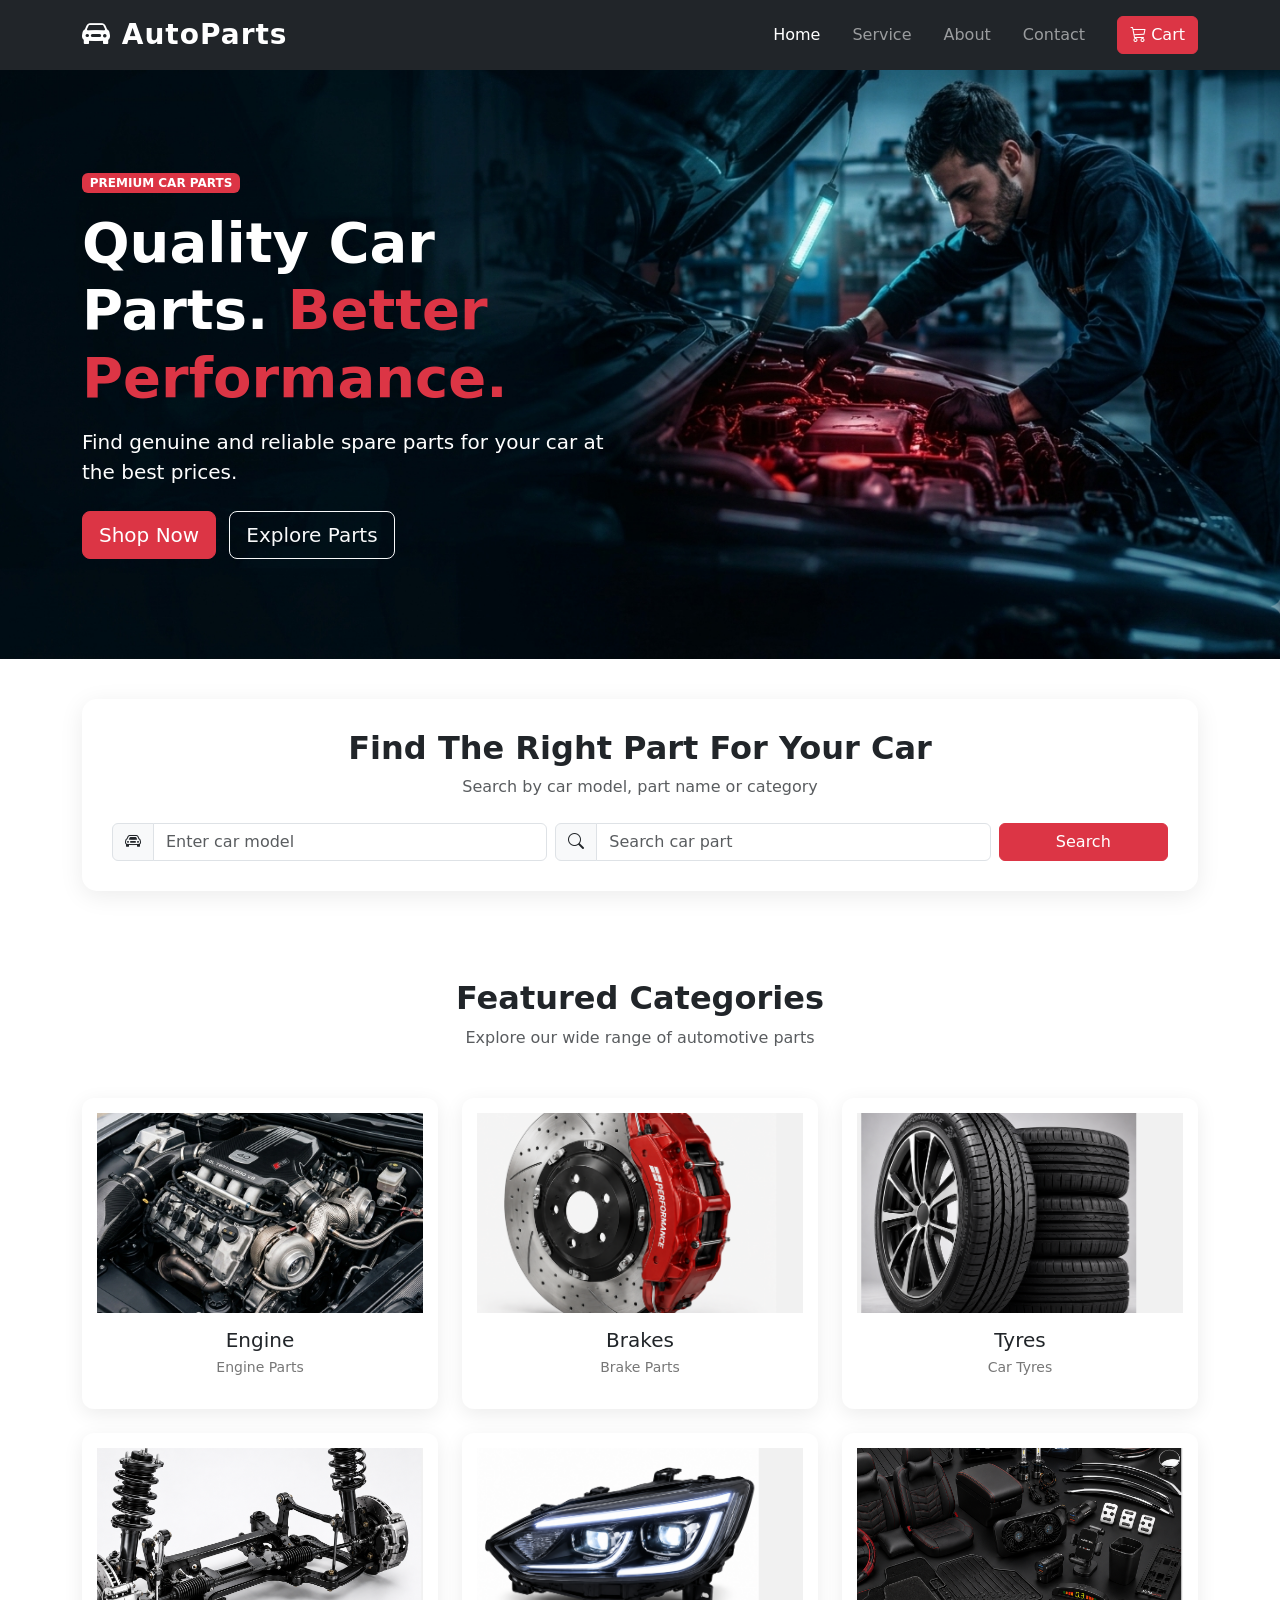
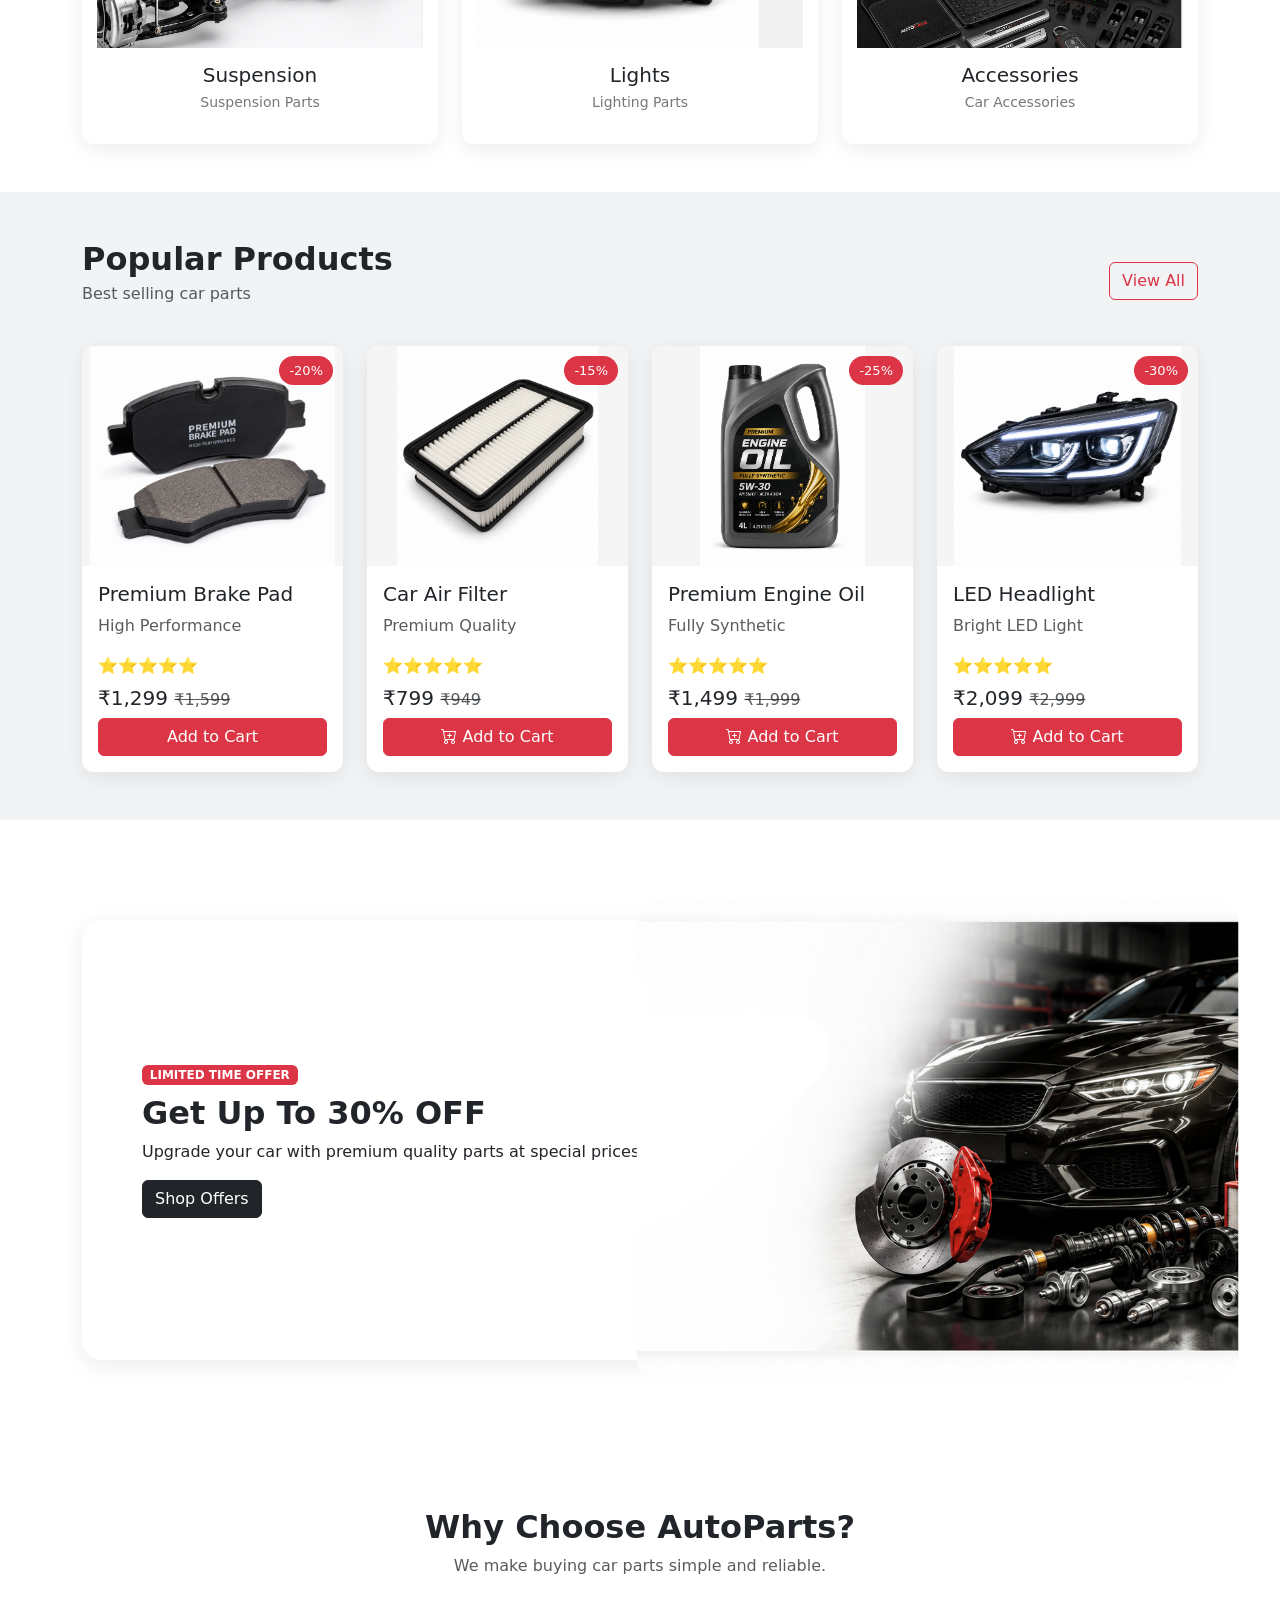
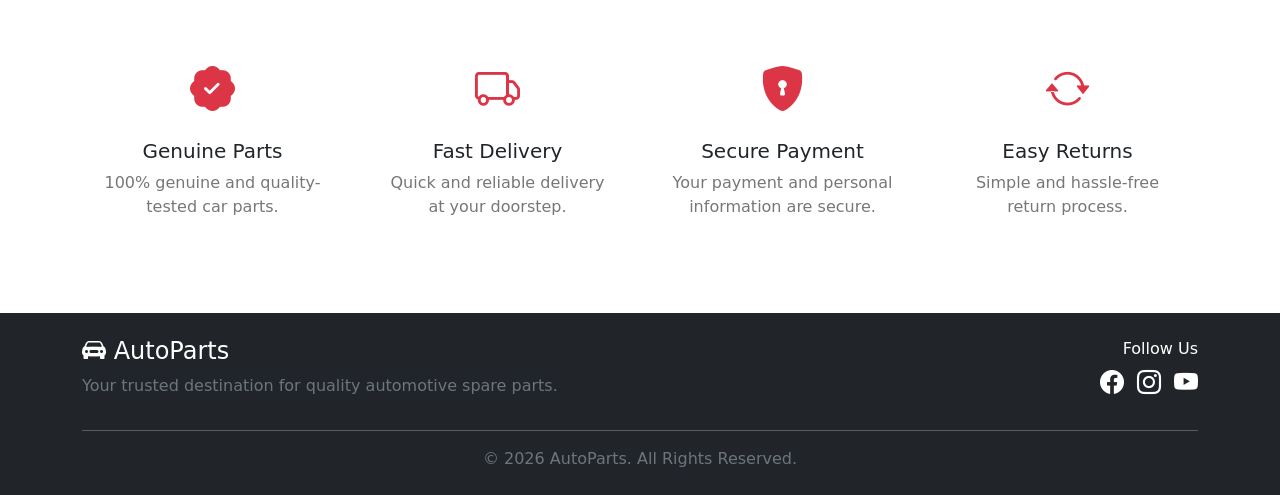
==== index.html @ 33281806 "Add Car Care World website" ====
<!DOCTYPE html>
<html lang="en">
<head>
    <meta charset="UTF-8">
    <meta name="viewport" content="width=device-width, initial-scale=1.0">
    <title>CarCareWorld</title>
    <link rel="stylesheet" href="style.css">
    
    <!-- Bootstrap CSS -->
    <link href="https://cdn.jsdelivr.net/npm/bootstrap@5.3.3/dist/css/bootstrap.min.css" rel="stylesheet">

    <!-- Bootstrap Icons -->
    <link rel="stylesheet" href="https://cdn.jsdelivr.net/npm/bootstrap-icons@1.11.3/font/bootstrap-icons.min.css">

</head>
<body>

<nav class="navbar navbar-expand-lg navbar-dark bg-dark sticky-top">
    <div class="container">

        <a class="navbar-brand fw-bold fs-3" href="#">
            <i class="bi bi-car-front-fill"></i> AutoParts
        </a>

        <button class="navbar-toggler" type="button"
                data-bs-toggle="collapse"
                data-bs-target="#navbarNav">
            <span class="navbar-toggler-icon"></span>
        </button>

        <div class="collapse navbar-collapse" id="navbarNav">

            <ul class="navbar-nav ms-auto">

                <li class="nav-item">
                    <a class="nav-link active" href="./index.html">Home</a>
                </li>

            
                <li class="nav-item">
                    <a class="nav-link" href="./service.html">Service</a>
                </li>

                <li class="nav-item">
                    <a class="nav-link" href="./about.html">About</a>
                </li>

                <li class="nav-item">
                    <a class="nav-link" href="./contact.html">Contact</a>
                </li>

            </ul>

            <button class="btn btn-danger ms-lg-3">
                <i class="bi bi-cart3"></i> Cart
            </button>

        </div>
    </div>
</nav>


<!-- ================= HERO SECTION ================= -->


<section class="hero">
    

    <div class="container">

        <div class="row align-items-center">

            <div class="col-lg-6">

                <span class="badge bg-danger mb-3">
                    PREMIUM CAR PARTS
                </span>

                <h1 class="display-4 fw-bold">
                    Quality Car Parts.
                    <span class="text-danger">Better Performance.</span>
                </h1>

                <p class="lead mt-3">
                    Find genuine and reliable spare parts for your car
                    at the best prices.
                </p>

                <div class="mt-4">

                    <a href="#" class="btn btn-danger btn-lg me-2">
                        Shop Now
                    </a>

                    <a href="#" class="btn btn-outline-light btn-lg">
                        Explore Parts
                    </a>

                </div>

            </div>
                </div>

            </div>

        </div>

    </div>

</section>



<!-- ================= SEARCH SECTION ================= -->

<section class="search-section">

    <div class="container">

        <div class="search-box">

            <h2 class="text-center fw-bold">
                Find The Right Part For Your Car
            </h2>

            <p class="text-center text-muted">
                Search by car model, part name or category
            </p>


            <div class="row g-2 mt-3">

                <div class="col-md-5">

                    <div class="input-group">

                        <span class="input-group-text">
                            <i class="bi bi-car-front"></i>
                        </span>

                        <input type="text"
                               class="form-control"
                               placeholder="Enter car model">

                    </div>

                </div>


                <div class="col-md-5">

                    <div class="input-group">

                        <span class="input-group-text">
                            <i class="bi bi-search"></i>
                        </span>

                        <input type="text"
                               class="form-control"
                               placeholder="Search car part">

                    </div>

                </div>


                <div class="col-md-2">

                    <button class="btn btn-danger w-100 h-100">
                        Search
                    </button>

                </div>

            </div>

        </div>

    </div>

</section>



<!-- ================= CATEGORIES ================= -->

<section class="categories py-5">

    <div class="container">

        <div class="text-center mb-5">

            <h2 class="fw-bold">
                Featured Categories
            </h2>

            <p class="text-muted">
                Explore our wide range of automotive parts
            </p>

        </div>


        <div class="row g-4">


            <!-- ENGINE -->

            <div class="col-md-2 col-lg-4">

                <div class="category-card">

                    <!--car-engine- IMAGE SPACE -->

                    <div class="category-image">

                        <img src="engine.png"
                             alt="Engine Parts">

                    </div>

                    <h5>Engine</h5>

                    <p>Engine Parts</p>

                </div>

            </div>



            <!-- BRAKES -->

            <div class="col-md-2 col-lg-4">

                <div class="category-card">

                    <div class="category-image">

                        <img src="brake.png"
                             alt="Brake Parts">

                        <i class="bi bi-image"></i>

                    </div>

                    <h5>Brakes</h5>

                    <p>Brake Parts</p>

                </div>

            </div>



            <!-- TYRES -->

            <div class="col-md-2 col-lg-4">

                <div class="category-card">

                    <div class="category-image">

                        <img src="tyres.png"
                             alt="Car Tyres">

                        <i class="bi bi-image"></i>

                    </div>

                    <h5>Tyres</h5>

                    <p>Car Tyres</p>

                </div>

            </div>



            <!-- SUSPENSION -->

            <div class="col-md-2 col-lg-4">

                <div class="category-card">

                    <div class="category-image">

                        <img src="suspension.png"
                             alt="Suspension Parts">

                        <i class="bi bi-image"></i>

                    </div>

                    <h5>Suspension</h5>

                    <p>Suspension Parts</p>

                </div>

            </div>



            <!-- LIGHTS -->

            <div class="col-md-2 col-lg-4">

                <div class="category-card">

                    <div class="category-image">

                        <img src="light.png"
                             alt="Car Lights">

                        <i class="bi bi-image"></i>

                    </div>

                    <h5>Lights</h5>

                    <p>Lighting Parts</p>

                </div>

            </div>



            <!-- ACCESSORIES -->

            <div class="col-md-2 col-lg-4">

                <div class="category-card">

                    <div class="category-image">

                        <img src="accessories.png"
                             alt="Car Accessories">

                        <i class="bi bi-image"></i>

                    </div>

                    <h5>Accessories</h5>

                    <p>Car Accessories</p>

                </div>

            </div>

        </div>

    </div>

</section>



<!-- ================= POPULAR PRODUCTS ================= -->

<section class="products-section py-5">

    <div class="container">

        <div class="d-flex justify-content-between align-items-center mb-4">

            <div>

                <h2 class="fw-bold mb-1">
                    Popular Products
                </h2>

                <p class="text-muted">
                    Best selling car parts
                </p>

            </div>

            <a href="#" class="btn btn-outline-danger">
                View All
            </a>

        </div>


        <div class="row g-4">


            <!-- PRODUCT 1 -->

            <div class="col-md-6 col-lg-3">

                <div class="product-card">

                    <div class="product-image">

                        <img src="brake pad.png"
                             alt="Brake Pad">

                        <span class="offer-badge">
                            -20%
                        </span>

                        <div class="product-placeholder">
                            
                            
                        </div>

                    </div>

                    <div class="p-3">

                        <h5>Premium Brake Pad</h5>

                        <p class="text-muted">
                            High Performance
                        </p>

                        <div class="mb-2">
                            ⭐⭐⭐⭐⭐
                        </div>

                        <h5>
                            ₹1,299
                            <del class="text-muted fs-6">
                                ₹1,599
                            </del>
                        </h5>

                        <button class="btn btn-danger w-100">
                            Add to Cart
                            
                        </button>

                    </div>

                </div>

            </div>



            <!-- PRODUCT 2 -->

            <div class="col-md-6 col-lg-3">

                <div class="product-card">

                    <div class="product-image">

                        <img src="filter.png"
                             alt="Air Filter">

                        <span class="offer-badge">
                            -15%
                        </span>

                        <div class="product-placeholder">
                            
                        </div>

                    </div>

                    <div class="p-3">

                        <h5>Car Air Filter</h5>

                        <p class="text-muted">
                            Premium Quality
                        </p>

                        <div class="mb-2">
                            ⭐⭐⭐⭐⭐
                        </div>

                        <h5>
                            ₹799
                            <del class="text-muted fs-6">
                                ₹949
                            </del>
                        </h5>

                        <button class="btn btn-danger w-100">
                            <i class="bi bi-cart-plus"></i>
                            Add to Cart
                        </button>

                    </div>

                </div>

            </div>



            <!-- PRODUCT 3 -->

            <div class="col-md-6 col-lg-3">

                <div class="product-card">

                    <div class="product-image">

                        <img src="oil.png"
                             alt="Engine Oil">

                        <span class="offer-badge">
                            -25%
                        </span>

                        <div class="product-placeholder">
                           
                        </div>

                    </div>

                    <div class="p-3">

                        <h5>Premium Engine Oil</h5>

                        <p class="text-muted">
                            Fully Synthetic
                        </p>

                        <div class="mb-2">
                            ⭐⭐⭐⭐⭐
                        </div>

                        <h5>
                            ₹1,499
                            <del class="text-muted fs-6">
                                ₹1,999
                            </del>
                        </h5>

                        <button class="btn btn-danger w-100">
                            <i class="bi bi-cart-plus"></i>
                            Add to Cart
                        </button>

                    </div>

                </div>

            </div>



            <!-- PRODUCT 4 -->

            <div class="col-md-6 col-lg-3">

                <div class="product-card">

                    <div class="product-image">

                        <img src="light.png"
                             alt="LED Headlight">

                        <span class="offer-badge">
                            -30%
                        </span>

                        <div class="product-placeholder">
                            
                        </div>

                    </div>

                    <div class="p-3">

                        <h5>LED Headlight</h5>

                        <p class="text-muted">
                            Bright LED Light
                        </p>

                        <div class="mb-2">
                            ⭐⭐⭐⭐⭐
                        </div>

                        <h5>
                            ₹2,099
                            <del class="text-muted fs-6">
                                ₹2,999
                            </del>
                        </h5>

                        <button class="btn btn-danger w-100">
                            <i class="bi bi-cart-plus"></i>
                            Add to Cart
                        </button>

                    </div>

                </div>

            </div>

        </div>

    </div>

</section>



<!-- ================= OFFER BANNER ================= -->

<section class="offer-section">

    <div class="container">

        <div class="offer-banner">

            <div class="row align-items-center">

                <div class="col-md-7">

                    <span class="badge bg-danger">
                        LIMITED TIME OFFER
                    </span>

                    <h2 class="fw-bold mt-2">
                        Get Up To 30% OFF
                    </h2>

                    <p>
                        Upgrade your car with premium quality parts
                        at special prices.
                    </p>

                    <button class="btn btn-dark">
                        Shop Offers
                    </button>

                </div>


                <!-- OFFER IMAGE SPACE -->

                <div class="col-md-5 text-center">

                    <div class="offer-image">

                        <img src="offer-2.png"
                             alt="Offer Car Image">

                        <div class="image-placeholder">
                            
                        </div>

                    </div>

                </div>

            </div>

        </div>

    </div>

</section>



<!-- ================= TRUST BADGES ================= -->

<section class="trust-section py-5">

    <div class="container">

        <div class="text-center mb-5">

            <h2 class="fw-bold">
                Why Choose AutoParts?
            </h2>

            <p class="text-muted">
                We make buying car parts simple and reliable.
            </p>

        </div>


        <div class="row g-4">


            <div class="col-md-6 col-lg-3">

                <div class="trust-card">

                    <i class="bi bi-patch-check-fill"></i>

                    <h5>
                        Genuine Parts
                    </h5>

                    <p>
                        100% genuine and quality-tested car parts.
                    </p>

                </div>

            </div>



            <div class="col-md-6 col-lg-3">

                <div class="trust-card">

                    <i class="bi bi-truck"></i>

                    <h5>
                        Fast Delivery
                    </h5>

                    <p>
                        Quick and reliable delivery at your doorstep.
                    </p>

                </div>

            </div>



            <div class="col-md-6 col-lg-3">

                <div class="trust-card">

                    <i class="bi bi-shield-lock-fill"></i>

                    <h5>
                        Secure Payment
                    </h5>

                    <p>
                        Your payment and personal information are secure.
                    </p>

                </div>

            </div>



            <div class="col-md-6 col-lg-3">

                <div class="trust-card">

                    <i class="bi bi-arrow-repeat"></i>

                    <h5>
                        Easy Returns
                    </h5>

                    <p>
                        Simple and hassle-free return process.
                    </p>

                </div>

            </div>

        </div>

    </div>

</section>



<!-- ================= FOOTER ================= -->

<footer class="bg-dark text-white py-4">

    <div class="container">

        <div class="row">

            <div class="col-md-6">

                <h4>
                    <i class="bi bi-car-front-fill"></i>
                    AutoParts
                </h4>

                <p class="text-secondary">
                    Your trusted destination for quality
                    automotive spare parts.
                </p>

            </div>


            <div class="col-md-6 text-md-end">

                <p class="mb-1">
                    Follow Us
                </p>

                <i class="bi bi-facebook fs-4 me-2"></i>
                <i class="bi bi-instagram fs-4 me-2"></i>
                <i class="bi bi-youtube fs-4"></i>

            </div>

        </div>

        <hr>

        <p class="text-center text-secondary mb-0">
            © 2026 AutoParts. All Rights Reserved.
        </p>

    </div>

</footer>



<!-- Bootstrap JS -->

<script src="https://cdn.jsdelivr.net/npm/bootstrap@5.3.3/dist/js/bootstrap.bundle.min.js"></script>

</body>
</html>

    <script src="app.js"></script>
</body>  
</html>
---- style.css ----
* {
    margin: 0;
    padding: 0;
    box-sizing: border-box;
}

.navbar {
    height: 70px;
    background-color: #02263b;
    display: flex;
    align-items: center;
    justify-content: space-between;
    padding: 0 50px;
}

.logo {
    color: white;
    font-size: 25px;
    font-weight: bold;
}

.nav-links {
    display: flex;
    list-style: none;
    gap: 30px;
}

.nav-links a {
    color: white;
    text-decoration: none;
    font-size: 18px;
}

.nav-links a:hover {
    color: #00bcd4;
}
/* ================= GENERAL ================= */

body {
    margin: 0;
    font-family: Arial, sans-serif;
    background: #f8f9fa;
}

html {
    scroll-behavior: smooth;
}


/* ================= NAVBAR ================= */

.navbar {
    padding: 15px 0;
}

.navbar-brand {
    letter-spacing: 1px;
}

.nav-link {
    margin: 0 8px;
    transition: 0.3s;
}

.nav-link:hover {
    color: #dc3545 !important;
}


/* ================= HERO ================= */
.hero {
    background: #111;
    color: white;
    
    min-height: 550px;

    display: flex;
    align-items: center;
}

.hero h1 {
    line-height: 1.2;
}

.hero-image {
    height: 350px;
    border: 2px dashed #777;
    border-radius: 15px;

    display: flex;
    align-items: center;
    justify-content: center;

    overflow: hidden;
}

.hero-image img {
    width: 100%;
    height: 100%;
    object-fit: contain;
}

.image-placeholder {
    text-align: center;
    color: #aaa;
    position: absolute;
}

.image-placeholder i {
    font-size: 50px;
}


/* ================= SEARCH ================= */

.search-section {
    background: white;
    padding: 40px 0;
}

.search-box {
    padding: 30px;
    border-radius: 15px;
    box-shadow: 0 5px 25px rgba(0,0,0,0.08);
}


/* ================= CATEGORY ================= */

.category-card {
    background: white;
    border-radius: 12px;
    overflow: hidden;

    box-shadow: 0 5px 20px rgba(0,0,0,0.08);

    transition: 0.3s;
}

.category-card:hover {
    transform: translateY(-8px);
}

.category-card h5 {
    margin-top: 15px;
    margin-bottom: 5px;
}

.category-card p {
    font-size: 14px;
}

.category-image {
    height: 200px;
    background: #f5f5f5;

    position: relative;

    display: flex;
    align-items: center;
    justify-content: center;

    overflow: hidden;
}

.category-image img {
    width: 100%;
    height: 100%;
    object-fit: cover;
    object-position: center;
    transform: scale(2.5);

}

.category-image i {
    display: block;
    font-size: 45px;
}


/* ================= PRODUCTS ================= */

.products-section {
    background: #f1f3f5;
}

.product-card {
    background: white;
    border-radius: 12px;
    overflow: hidden;

    box-shadow: 0 5px 20px rgba(0,0,0,0.08);

    transition: 0.3s;
}

.product-card:hover {
    transform: translateY(-7px);
}

.product-image {
    height: 220px;
    background: #f5f5f5;

    position: relative;

    display: flex;
    align-items: center;
    justify-content: center;

    overflow: hidden;
}

.product-image img {
    width: 100%;
    height: 100%;
    object-fit: contain;
}

.product-placeholder {
    position: absolute;

    text-align: center;

    color: white;
}

.product-placeholder i {
    display: block;
    font-size: 45px;
}

.offer-badge {
    position: absolute;
    top: 10px;
    right: 10px;

    background: #dc3545;
    color: white;

    padding: 5px 10px;

    border-radius: 20px;

    font-size: 13px;
}


/* ================= OFFER ================= */

.offer-section {
    padding: 100px 0;
}

.offer-banner {
    background: #fff;

    padding: 60px;
    height: 100%;
    border-radius: 20px;

    box-shadow: 0 5px 25px rgba(0,0,0,0.08);
}

.offer-image {
    height: 320px;
    border-radius: 15px;
    display: flex;
    align-items: center;
    justify-content: center;
    transform: scale(1.5);
    overflow: hidden;

}

.offer-image img {


    width: 100%;
    height: 100%;
    object-fit: cover;
    object-position: center;
    transform: scale(1.25);
    display: block;

}


/* ================= TRUST ================= */

.trust-section {
    background: white;
}

.trust-card {
    text-align: center;
    padding: 30px 20px;

    border-radius: 15px;

    transition: 0.3s;
}

.trust-card:hover {
    background: #f8f9fa;
    transform: translateY(-5px);
}

.trust-card i {
    font-size: 45px;
    color: #dc3545;
}

.trust-card h5 {
    margin-top: 15px;
}

.trust-card p {
    color: #777;
}


/* ================= FOOTER ================= */

footer {
    margin-top: 0;
}


/* ================= MOBILE ================= */

@media (max-width: 768px) {

    .hero {
        padding: 50px 0;
        text-align: center;
    }

    .hero h1 {
        font-size: 38px;
    }

    .hero-image {
        margin-top: 30px;
        height: 280px;
    }

    .offer-banner {
        padding: 30px 20px;
    }

}








/* ================= GENERAL ================= */

body {
    margin: 0;
    font-family: Arial, sans-serif;
    background: #f8f9fa;
}

html {
    scroll-behavior: smooth;
}


/* ================= NAVBAR ================= */

.navbar {
    padding: 15px 0;
}

.navbar-brand {
    letter-spacing: 1px;
}

.nav-link {
    margin: 0 8px;
    transition: 0.3s;
}

.nav-link:hover {
    color: #dc3545 !important;
}


/* ================= HOME HERO ================= */

.hero {
    background:white;
    background-image: url('banner.png');
    color: white;
    padding: 100px 0;
    background-size: cover;
    background-position: center;
}

.hero h1 {
    line-height: 1.2;
}

.hero-image {
    height: 350px;
    border: 2px dashed #777;
    border-radius: 15px;
    overflow: hidden;
    display: flex;
    align-items: center;
    justify-content: center;
}

.hero-image img {
    width: 100%;
    height: 100%;
    object-fit: contain;
}


/* ================= SEARCH ================= */

.search-section {
    background: white;
    padding: 40px 0;
}

.search-box {
    padding: 30px;
    border-radius: 15px;
    box-shadow: 0 5px 25px rgba(0,0,0,0.08);
}


/* ================= CATEGORIES ================= */

.category-card {
    background: white;
    padding: 15px;
    text-align: center;
    border-radius: 12px;
    box-shadow: 0 5px 20px rgba(0,0,0,0.08);
    transition: 0.3s;
}

.category-card:hover {
    transform: translateY(-8px);
}

.category-card img {
    width: 100%;
    height: 110px;
    object-fit: contain;
    border-radius: 10px;
    background: #f1f1f1;
}

.category-card h5 {
    margin-top: 15px;
}

.category-card p {
    color: #777;
    font-size: 14px;
}


/* ================= PRODUCTS ================= */

.products-section {
    background: #f1f3f5;
}

.product-card {
    background: white;
    border-radius: 12px;
    overflow: hidden;
    box-shadow: 0 5px 20px rgba(0,0,0,0.08);
    transition: 0.3s;
}

.product-card:hover {
    transform: translateY(-7px);
}

.product-image {
    height: 220px;
    background: #f5f5f5;
    position: relative;
    display: flex;
    align-items: center;
    justify-content: center;
}

.product-image img {
    width: 100%;
    height: 100%;
    object-fit: contain;
}

.offer-badge {
    position: absolute;
    top: 10px;
    right: 10px;
    background: #dc3545;
    color: white;
    padding: 5px 10px;
    border-radius: 20px;
}


/* ================= TRUST ================= */

.trust-section {
    background: white;
}

.trust-card {
    text-align: center;
    padding: 30px 20px;
    border-radius: 15px;
    transition: 0.3s;
}

.trust-card:hover {
    background: #f8f9fa;
    transform: translateY(-5px);
}

.trust-card i {
    font-size: 45px;
    color: #dc3545;
}

.trust-card h5 {
    margin-top: 15px;
}

.trust-card p {
    color: #777;
}


/* ================= SERVICE ================= */

.service-hero {
    background: #111;
    color: white;
    padding: 80px 0;
}

.service-image {
    height: 350px;
    border-radius: 15px;
    overflow: hidden;
}

.service-image img {
    width: 100%;
    height: 100%;
    object-fit: contain;
}

.package-card {
    background: white;
    padding: 35px 25px;
    border-radius: 15px;
    height: 100%;
    box-shadow: 0 5px 25px rgba(0,0,0,0.08);
    transition: 0.3s;
}

.package-card:hover {
    transform: translateY(-8px);
}

.package-card.popular {
    border: 2px solid #dc3545;
}

.package-icon {
    font-size: 40px;
    color: #dc3545;
    margin-bottom: 20px;
}

.popular-badge {
    background: #dc3545;
    color: white;
    padding: 5px 10px;
    border-radius: 20px;
    font-size: 11px;
}

.booking-box {
    background: white;
    padding: 40px;
    border-radius: 15px;
    box-shadow: 0 5px 25px rgba(0,0,0,0.08);
}

.guide-card {
    background: white;
    border-radius: 12px;
    overflow: hidden;
    box-shadow: 0 5px 20px rgba(0,0,0,0.08);
    transition: 0.3s;
}

.guide-card:hover {
    transform: translateY(-7px);
}

.guide-card img {
    width: 100%;
    height: 220px;
    object-fit: cover;
}

.guide-card a {
    color: #dc3545;
    text-decoration: none;
    font-weight: bold;
}

.location-box {
    padding: 50px;
    background: white;
    border-radius: 15px;
    box-shadow: 0 5px 20px rgba(0,0,0,0.08);
}

.location-box i {
    font-size: 50px;
    color: #dc3545;
}


/* ================= ABOUT ================= */

.about-hero {
    background: #111;
    color: white;
    padding: 80px 0;
}

.about-image {
    height: 350px;
    border-radius: 15px;
    overflow: hidden;
}

.about-image img {
    width: 100%;
    height: 100%;
    object-fit: cover;
}

.testimonial {
    background: white;
    padding: 30px;
    border-radius: 15px;
    height: 100%;
    box-shadow: 0 5px 20px rgba(0,0,0,0.06);
}

.brand-box {
    height: 100px;
    background: #f1f1f1;
    border-radius: 10px;
    display: flex;
    align-items: center;
    justify-content: center;
    font-weight: bold;
    color: #777;
}


/* ================= CONTACT ================= */

.contact-hero {
    background: #111;
    color: white;
    padding: 80px 0;
}

.contact-card {
    background: white;
    padding: 30px;
    text-align: center;
    border-radius: 15px;
    height: 100%;
    box-shadow: 0 5px 20px rgba(0,0,0,0.08);
}

.contact-card i {
    font-size: 45px;
    color: #dc3545;
}

.contact-form {
    background: white;
    padding: 40px;
    border-radius: 15px;
    box-shadow: 0 5px 25px rgba(0,0,0,0.08);
}

.form-control,
.form-select {
    padding: 12px;
    border-radius: 8px;
}

.social-icons a {
    color: #dc3545;
    font-size: 35px;
    margin: 0 10px;
    transition: 0.3s;
}

.social-icons a:hover {
    color: #111;
}

.map-placeholder {
    height: 300px;
    border: 2px dashed #aaa;
    border-radius: 15px;
    display: flex;
    flex-direction: column;
    align-items: center;
    justify-content: center;
    color: #777;
}

.map-placeholder i {
    font-size: 50px;
    color: #dc3545;
}


/* ================= FOOTER ================= */

footer {
    margin-top: 0;
}


/* ================= MOBILE ================= */

@media (max-width: 768px) {

    .hero,
    .service-hero,
    .about-hero,
    .contact-hero {
        padding: 50px 0;
        text-align: center;
    }

    .hero h1,
    .service-hero h1,
    .about-hero h1,
    .contact-hero h1 {
        font-size: 38px;
    }

    .hero-image,
    .service-image {
        height: 280px;
        margin-top: 30px;
    }

    .booking-box,
    .contact-form {
        padding: 25px;
    }

}
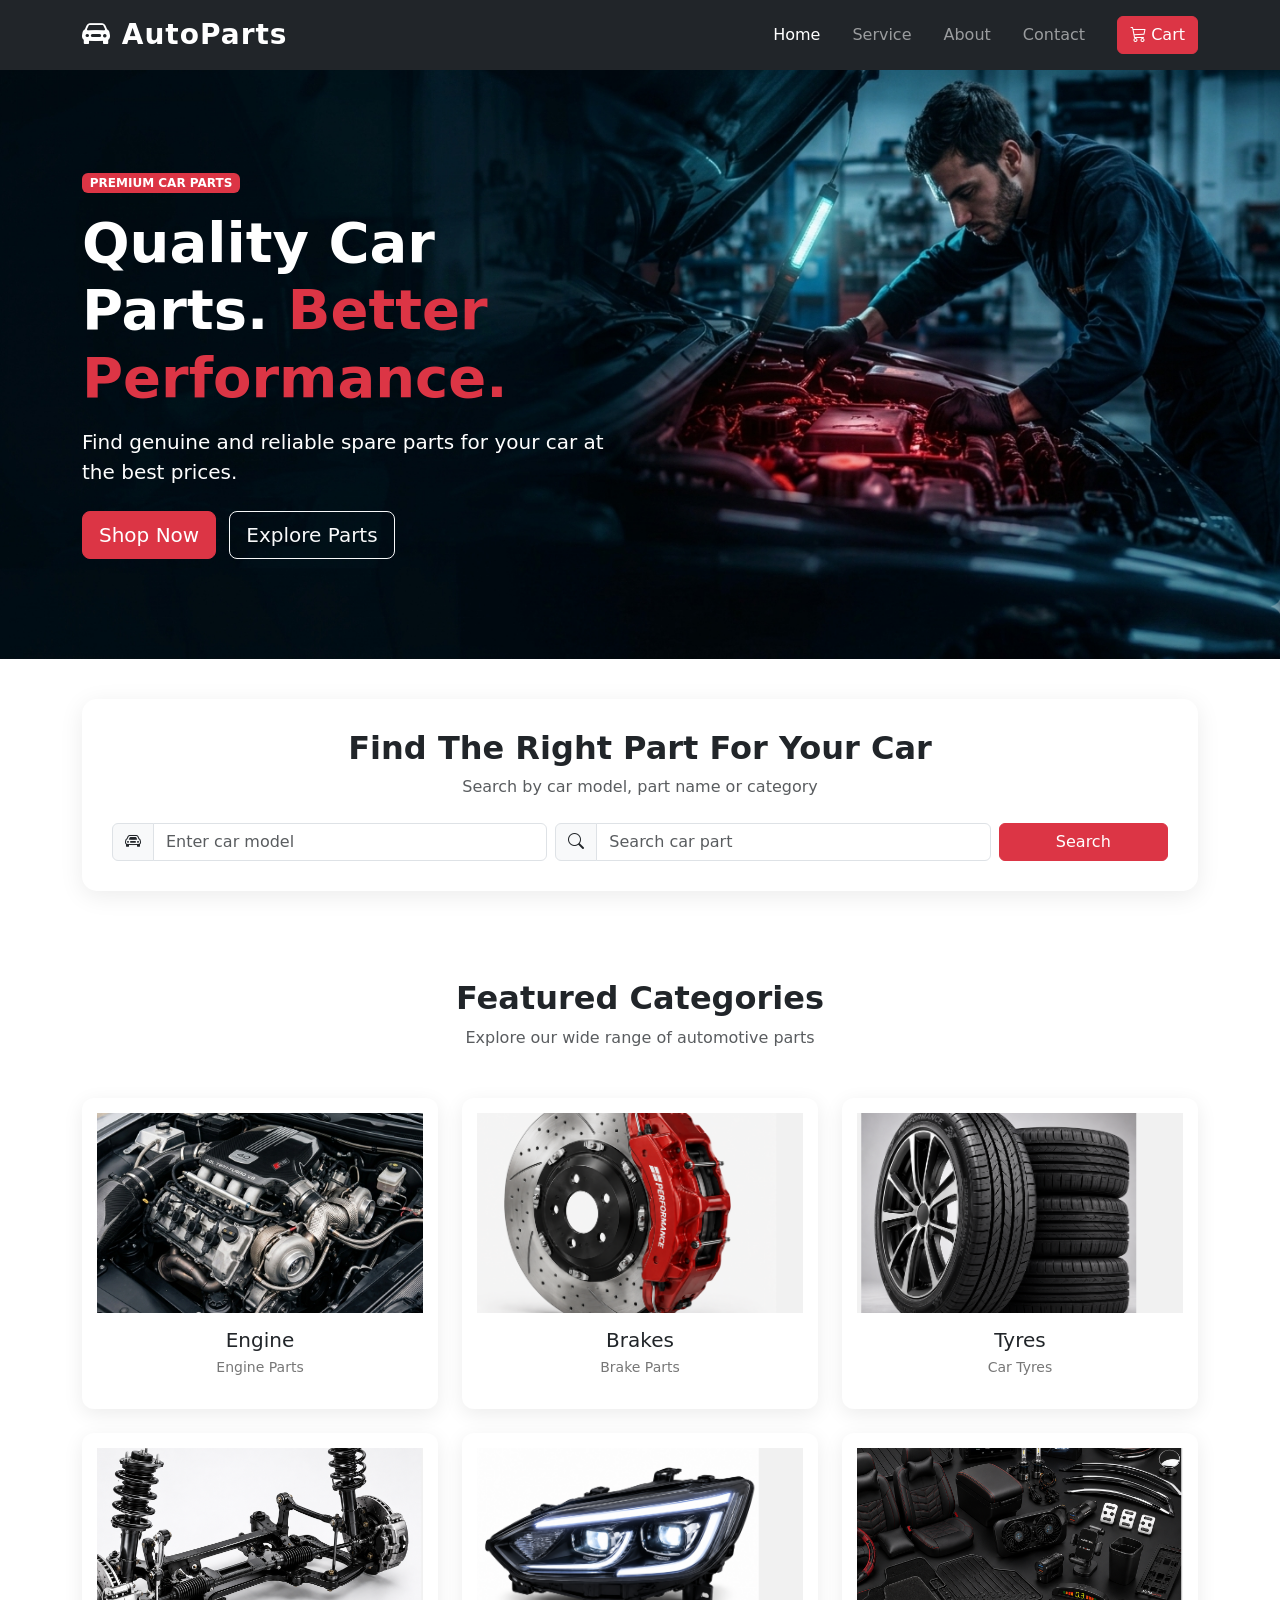
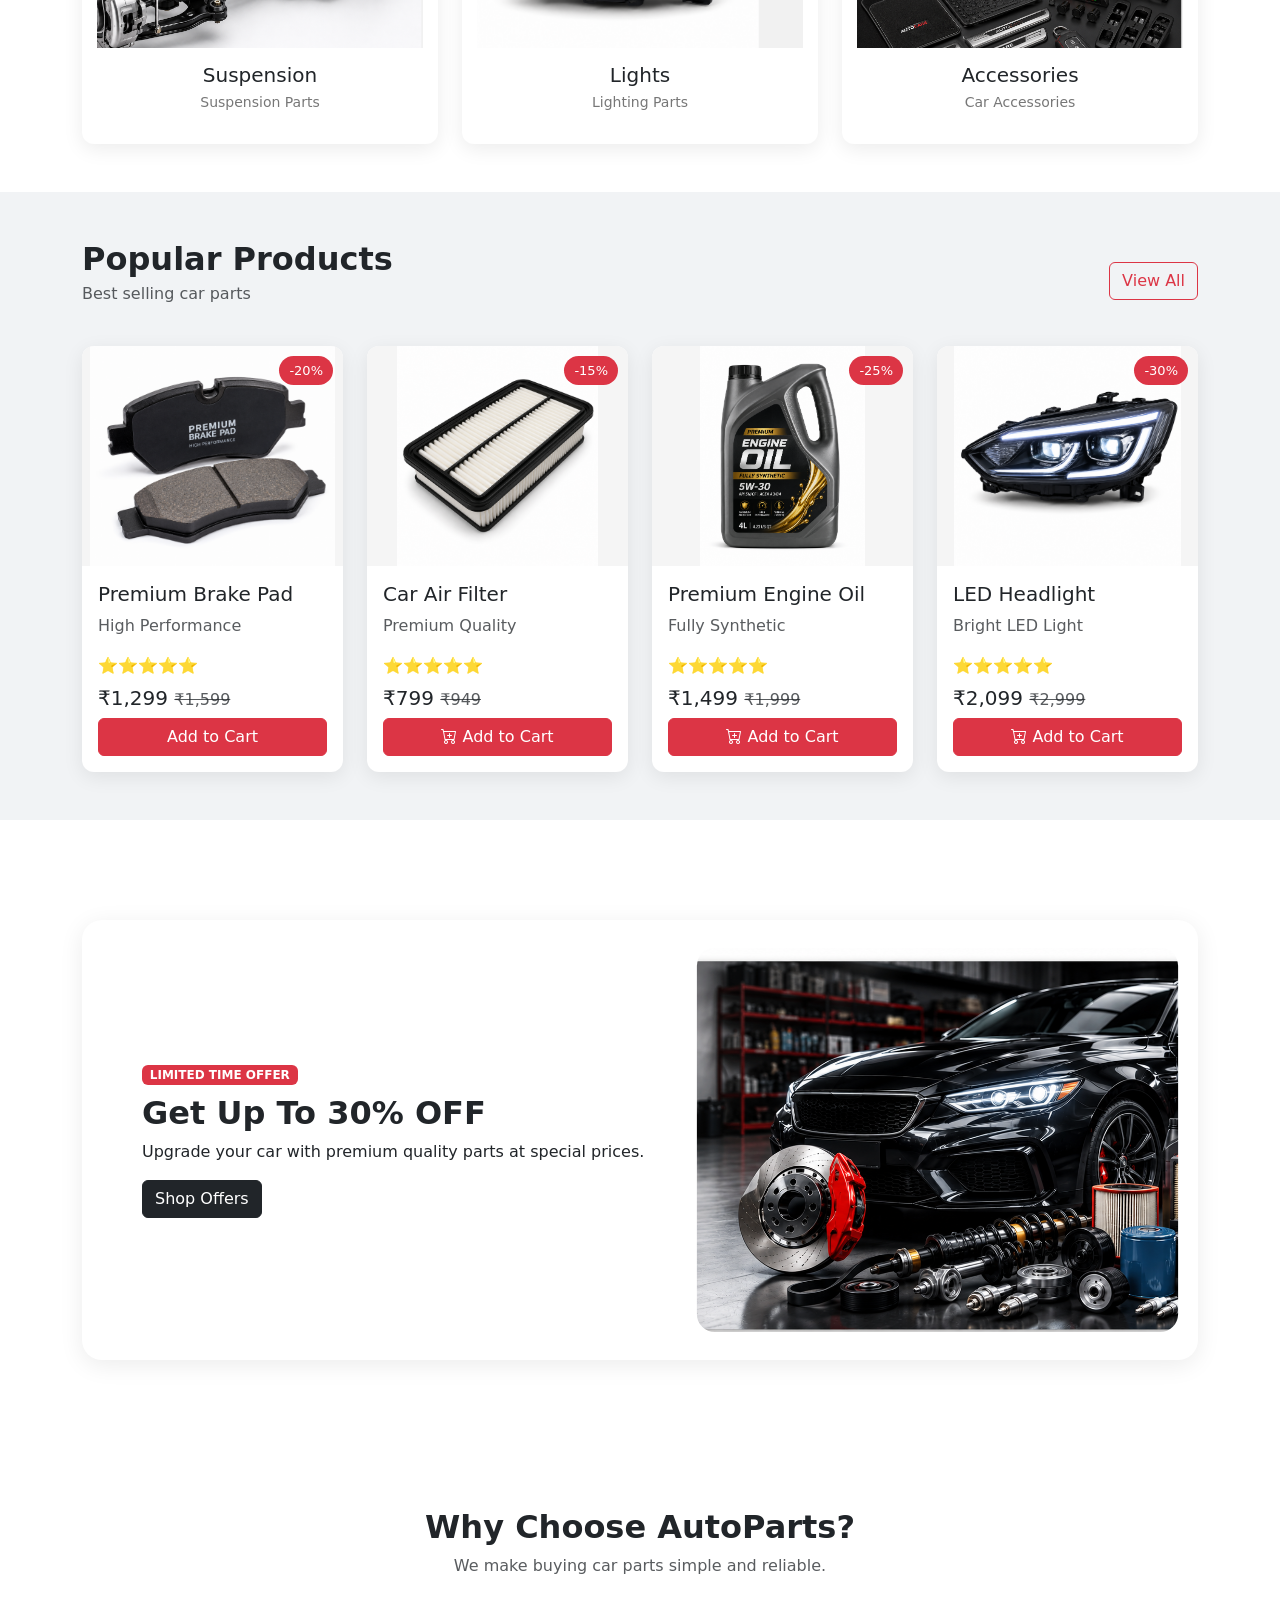
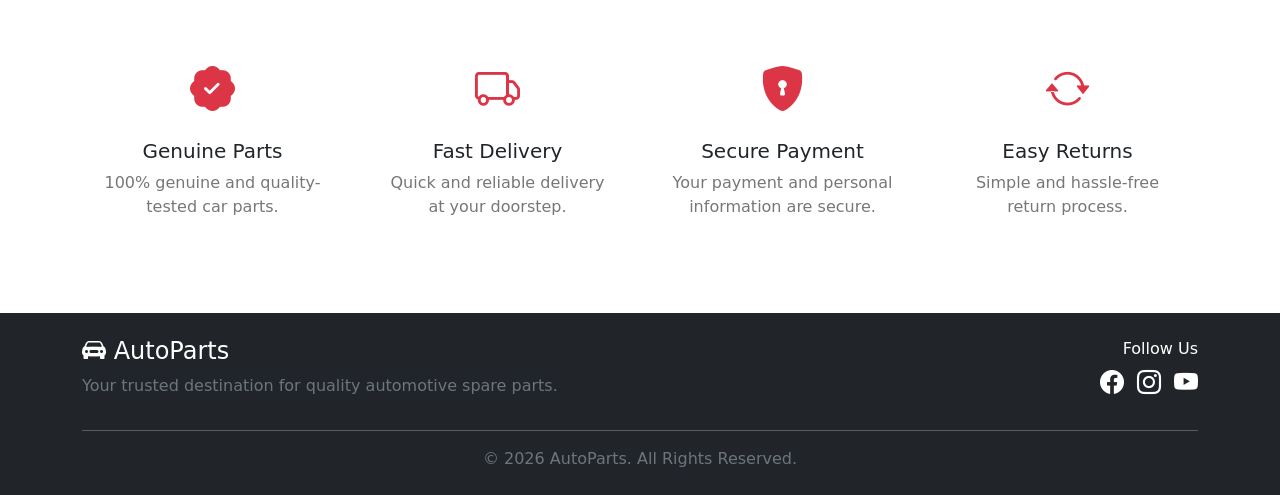
==== commit aa982cfe: "update" ====
--- a/index.html
+++ b/index.html
@@ -647,7 +647,7 @@
 
                     <div class="offer-image">
 
-                        <img src="offer-2.png"
+                        <img src="offer-1.png"
                              alt="Offer Car Image">
 
                         <div class="image-placeholder">
--- a/style.css
+++ b/style.css
@@ -268,7 +268,7 @@
     display: flex;
     align-items: center;
     justify-content: center;
-    transform: scale(1.5);
+    transform: scale(1.2);
     overflow: hidden;
 
 }
@@ -751,34 +751,109 @@
 }
 
 
-/* ================= MOBILE ================= */
+
+
+/* =========================
+   MOBILE RESPONSIVE
+========================= */
 
 @media (max-width: 768px) {
 
-    .hero,
-    .service-hero,
-    .about-hero,
-    .contact-hero {
-        padding: 50px 0;
+    /* Navbar */
+    .navbar {
+        padding: 10px 15px;
+    }
+
+    .navbar .container {
+        flex-direction: column;
+        gap: 10px;
+    }
+
+    .navbar-nav {
+        flex-direction: column;
         text-align: center;
-    }
-
-    .hero h1,
-    .service-hero h1,
-    .about-hero h1,
-    .contact-hero h1 {
+        width: 100%;
+    }
+
+    /* Hero */
+    .hero {
+        min-height: auto;
+        padding: 50px 20px;
+    }
+
+    .hero h1 {
         font-size: 38px;
-    }
-
-    .hero-image,
-    .service-image {
-        height: 280px;
-        margin-top: 30px;
-    }
-
-    .booking-box,
-    .contact-form {
-        padding: 25px;
-    }
-
+        line-height: 1.15;
+    }
+
+    .hero p {
+        font-size: 16px;
+    }
+
+    .hero img {
+        width: 100%;
+        height: auto;
+        margin-top: 25px;
+    }
+
+    /* Search */
+    .search-box {
+        width: 100%;
+        margin: 20px 0;
+    }
+
+    /* Categories */
+    .category-card {
+        width: 100%;
+        margin-bottom: 20px;
+    }
+
+    .category-image {
+        height: 200px;
+    }
+
+    /* Products */
+    .product-card {
+        width: 100%;
+        margin-bottom: 20px;
+    }
+
+    /* About / Story */
+    .about-section .row,
+    .story-section .row {
+        flex-direction: column;
+    }
+
+    .about-section img,
+    .story-section img {
+        width: 100%;
+        height: auto;
+        margin-bottom: 20px;
+    }
+
+    /* Offer */
+    .offer-section .row {
+        flex-direction: column;
+    }
+
+    .offer-image {
+        width: 100%;
+        height: 220px;
+        margin-top: 20px;
+    }
+
+    /* Headings */
+    h1 {
+        font-size: 36px;
+    }
+
+    h2 {
+        font-size: 28px;
+    }
+
+    /* Buttons */
+    .btn {
+        width: 100%;
+        margin-bottom: 10px;
+    }
 }
